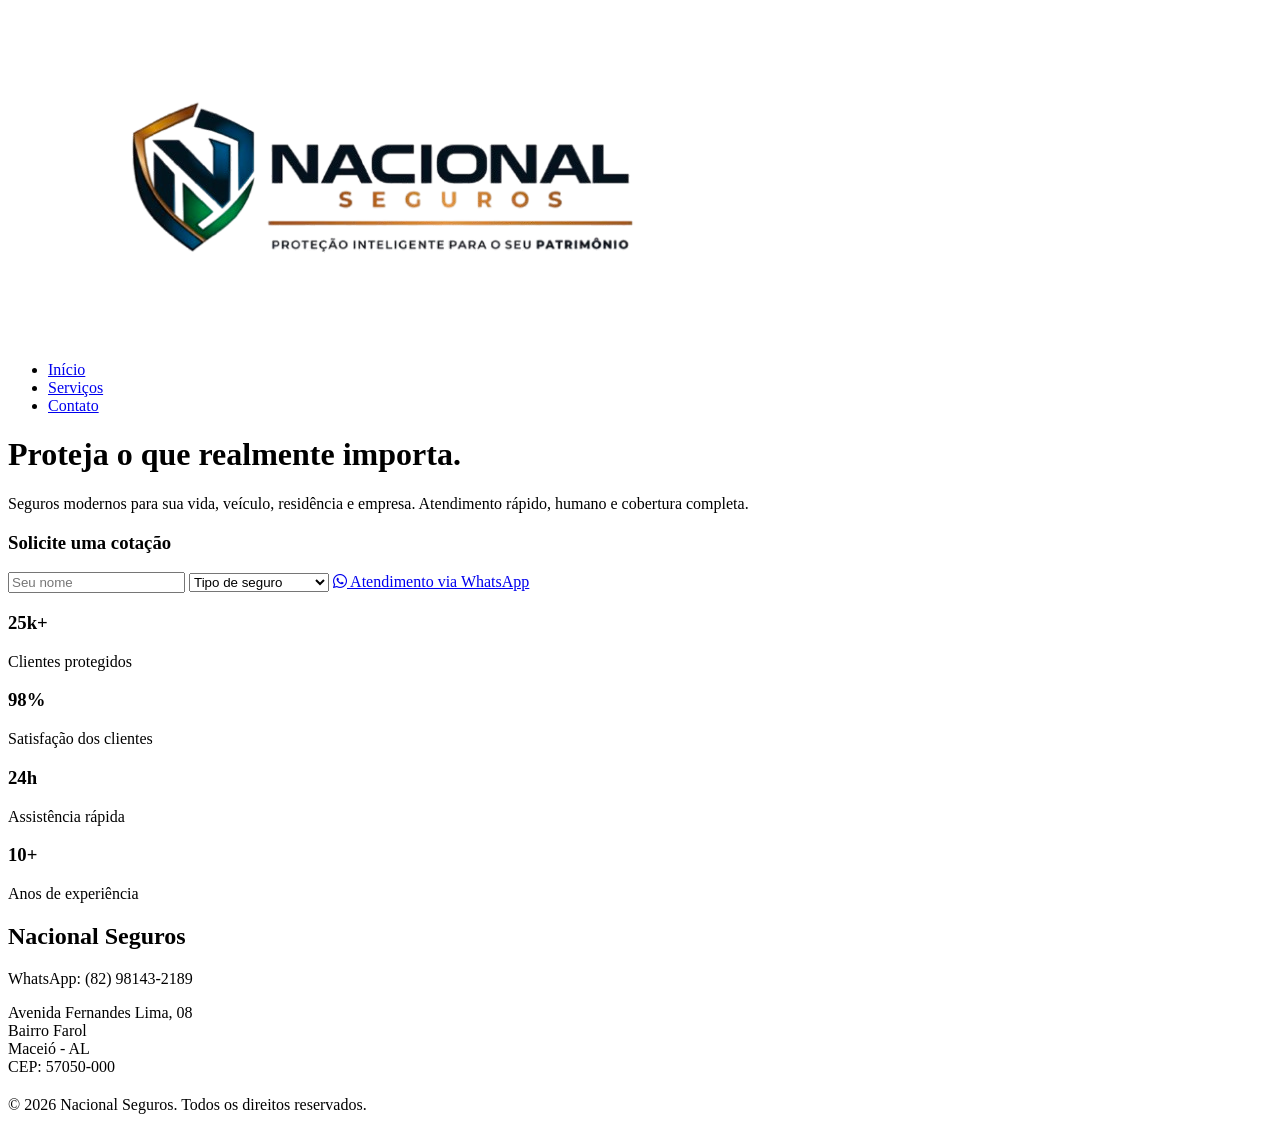
==== index.html @ 7ad65043 "Add files via upload" ====
<!DOCTYPE html>
<html lang="pt-BR">
<head>
  <meta charset="UTF-8" />
  <meta name="viewport" content="width=device-width, initial-scale=1.0"/>
  <title>Nacional Seguros</title>
  <link rel="shortcut icon" href="images/logo_topo.png" type="image/png">
  <link rel="preconnect" href="https://fonts.googleapis.com">
  <link rel="preconnect" href="https://fonts.gstatic.com" crossorigin>

  <link href="https://fonts.googleapis.com/css2?family=Inter:wght@300;400;500;600;700&display=swap" rel="stylesheet">

  <!-- Font Awesome -->
  <link rel="stylesheet"
    href="https://cdnjs.cloudflare.com/ajax/libs/font-awesome/6.5.1/css/all.min.css"/>
  <link rel="stylesheet" href="style.css" />

</head>

<body>

<header id="inicio">

  <nav>

    <div class="logo">
        <span><img src="/images/Logo_Nacional-removebg-preview.png" alt="Logo_nacional"></span>
    </div>

    <ul>
      <li><a href="index.html">Início</a></li>
      <li><a href="servicos.html">Serviços</a></li>
      <li><a href="contato.html">Contato</a></li>
    </ul>

  </nav>

  <div class="hero">

    <div class="hero-text">

      <h1>Proteja o que realmente importa.</h1>

      <p>
        Seguros modernos para sua vida, veículo, residência e empresa.
        Atendimento rápido, humano e cobertura completa.
      </p>

      

    </div>

    <div class="hero-card">

      <h3>Solicite uma cotação</h3>

      <form class="quote-form">

        <input type="text" placeholder="Seu nome">

        <select>
          <option>Tipo de seguro</option>
          <option>Seguro Auto</option>
          <option>Seguro Residencial</option>
          <option>Seguro Empresarial</option>
          <option>Seguro de Vida</option>
        </select>
          <a
            href="https://wa.me/5582981432189?text=Olá!%20Gostaria%20de%20fazer%20uma%20cotação%20de%20seguro."
            target="_blank"
            class="btn whatsapp-btn"
          >
            <i class="fa-brands fa-whatsapp"></i>
            Atendimento via WhatsApp
        </a>

      </form>

    </div>

  </div>

</header>

<section>

  <div class="stats">

    <div class="stat">
      <h3>25k+</h3>
      <p>Clientes protegidos</p>
    </div>

    <div class="stat">
      <h3>98%</h3>
      <p>Satisfação dos clientes</p>
    </div>

    <div class="stat">
      <h3>24h</h3>
      <p>Assistência rápida</p>
    </div>

    <div class="stat">
      <h3>10+</h3>
      <p>Anos de experiência</p>
    </div>

  </div>

</section>

<footer>

  <h2>Nacional Seguros</h2>

  <p>WhatsApp: (82) 98143-2189</p>
   <p>
    Avenida Fernandes Lima, 08 <br>
    Bairro Farol <br>
    Maceió - AL <br>
    CEP: 57050-000 
  </p>
  <p style="margin-top:20px;">
    © 2026 Nacional Seguros. Todos os direitos reservados.
  </p>

</footer>

<script>

function toggleBox(id){

  const allBoxes = document.querySelectorAll('.info-box');

  allBoxes.forEach(box => {

    if(box.id !== id){
      box.classList.remove('active');
    }

  });

  const currentBox = document.getElementById(id);

  currentBox.classList.toggle('active');

}

</script>

</body>
</html>
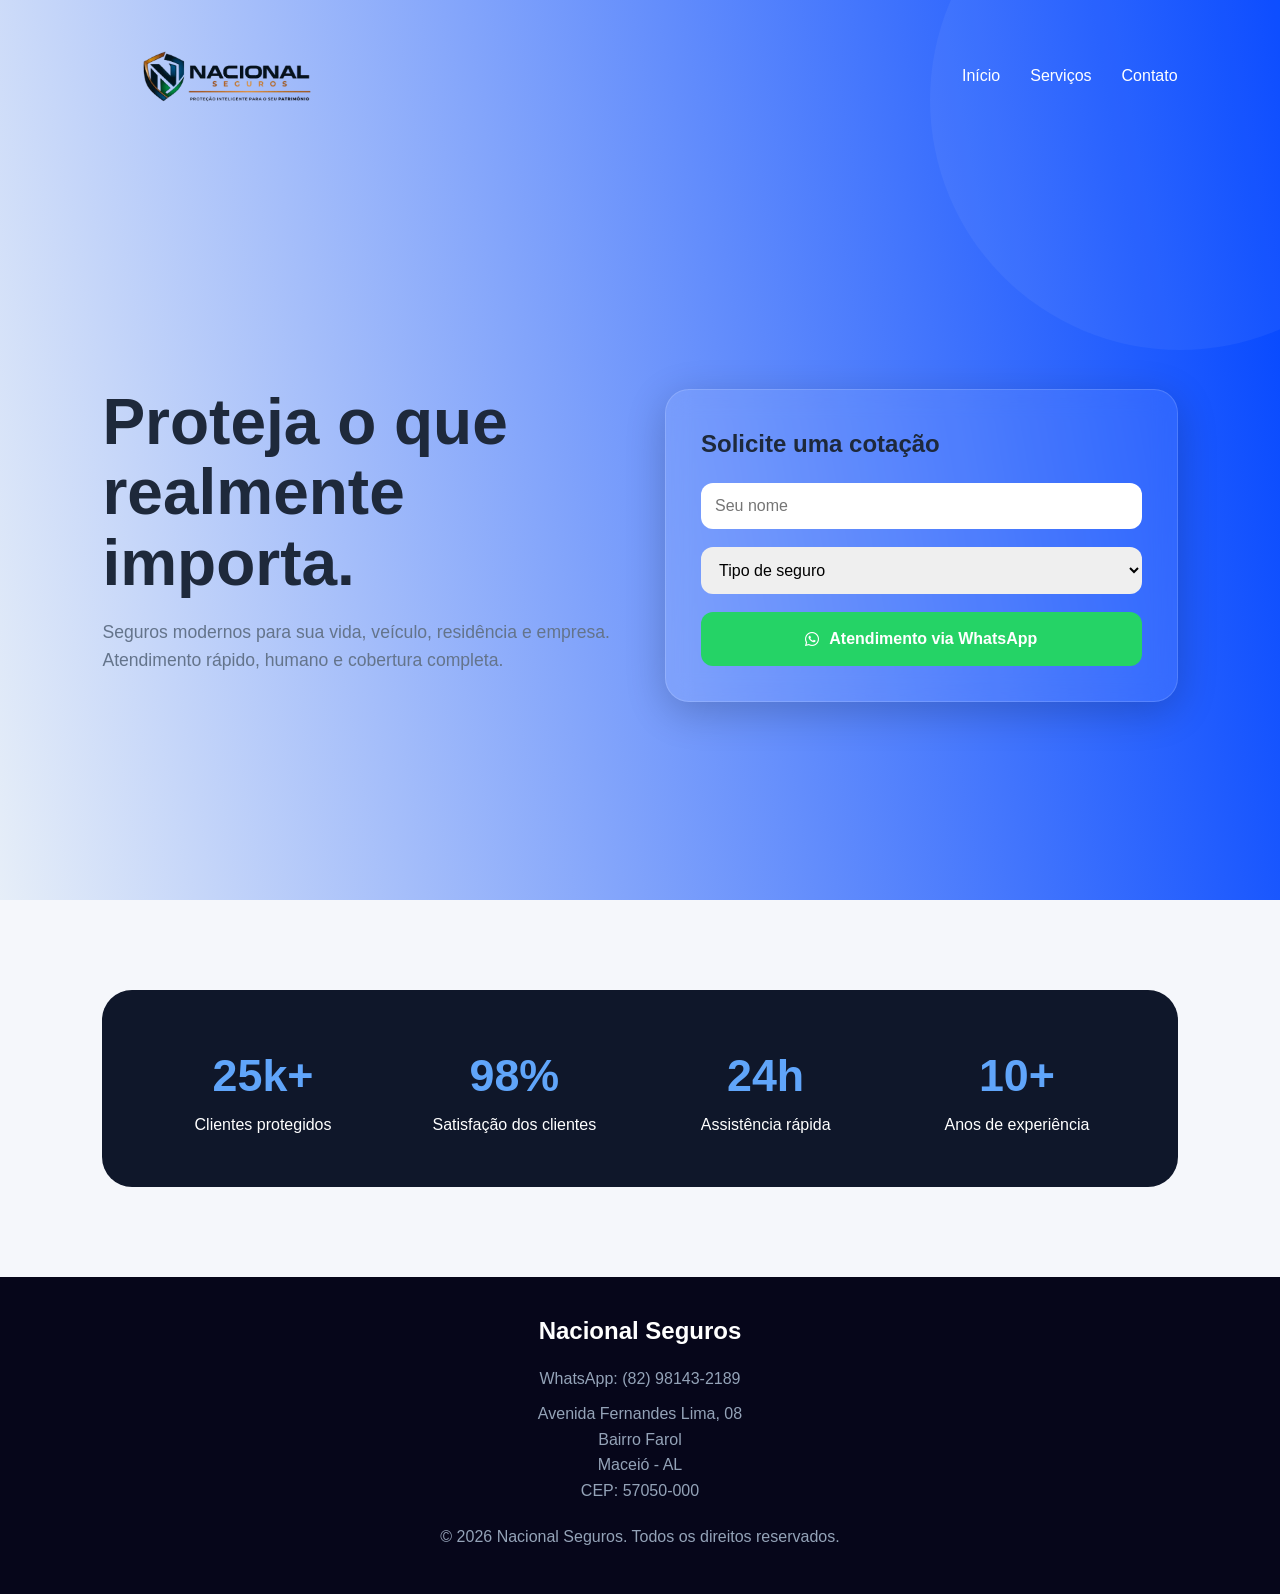
==== commit dec742f3: "Fix HTML encoding issues in index.html" ====
--- a/index.html
+++ b/index.html
@@ -13,7 +13,7 @@
   <!-- Font Awesome -->
   <link rel="stylesheet"
     href="https://cdnjs.cloudflare.com/ajax/libs/font-awesome/6.5.1/css/all.min.css"/>
-  <link rel="stylesheet" href="style.css" />
+  <link rel="stylesheet" href="css/style.css" />
 
 </head>
 
@@ -150,4 +150,4 @@
 </script>
 
 </body>
-</html>+</html>
--- a/css/style.css
+++ b/css/style.css
@@ -0,0 +1,487 @@
+*{
+  margin:0;
+  padding:0;
+  box-sizing:border-box;
+  font-family:'Inter',sans-serif;
+  scroll-behavior:smooth;
+}
+
+body{
+  background:#f5f7fb;
+  color:#1f2937;
+  line-height:1.6;
+}
+
+header{
+  background:linear-gradient(80deg, rgb(230,238,248), #0044ff);
+  color:#1e293b;
+  min-height:100vh;
+  padding:20px 8%;
+  display:flex;
+  flex-direction:column;
+  position:relative;
+  overflow:hidden;
+}
+
+header::before{
+  content:'';
+  position:absolute;
+  width:500px;
+  height:500px;
+  background:rgba(255,255,255,.05);
+  border-radius:50%;
+  top:-150px;
+  right:-150px;
+}
+
+.small-header{
+  min-height: auto;
+  height: 300px;
+  
+}
+
+nav{
+  display:flex;
+  justify-content:space-between;
+  align-items:center;
+  margin-bottom:80px;
+  position:relative;
+  z-index:2;
+}
+
+.logo{
+  width: fit-content;
+  height: fit-content;
+  background: transparent;
+  margin: 0;
+  padding: 0;
+}
+.logo img{
+  display: block;
+  height: auto;
+  width: 250px;
+}
+
+nav ul{
+  display:flex;
+  list-style:none;
+  gap:30px;
+}
+
+nav a{
+  color:white;
+  text-decoration:none;
+  transition:.3s;
+  font-weight:500;
+}
+
+nav a:hover{
+  color:#3890f4;
+}
+.hero{
+  display:grid;
+  grid-template-columns:repeat(auto-fit,minmax(320px,1fr));
+  align-items:center;
+  gap:50px;
+  flex:1;
+  position:relative;
+  z-index:2;
+}
+
+.hero-text h1{
+  font-size:4rem;
+  line-height:1.1;
+  margin-bottom:20px;
+}
+
+.hero-text p{
+  color:#64748b;
+  margin-bottom:30px;
+  max-width:600px;
+  font-size:1.1rem;
+}
+
+.page-title{
+  text-align: center;
+  margin-top: -50px ;
+}
+
+.page-title h1{
+  color: white;
+  font-size:3rem;
+  margin-bottom:15px;
+}
+
+.page-title p{
+  color:#ffffff;
+}
+
+.buttons{
+  display:flex;
+  gap:15px;
+  flex-wrap:wrap;
+}
+
+.btn{
+  padding:14px 28px;
+  border:none;
+  border-radius:12px;
+  font-weight:600;
+  cursor:pointer;
+  transition:.3s;
+  font-size:1rem;
+  text-decoration:none;
+}
+
+.btn-primary{
+  background:white;
+  color:#1d4ed8;
+}
+
+.btn-primary:hover{
+  background:#eff6ff;
+  transform:translateY(-2px);
+}
+
+.hero-card{
+  background:rgba(255,255,255,.08);
+  border:1px solid rgba(255,255,255,.15);
+  backdrop-filter:blur(12px);
+  padding:35px;
+  border-radius:24px;
+  box-shadow:0 10px 40px rgba(0,0,0,.2);
+  position:relative;
+  z-index:2;
+}
+
+.hero-card h3{
+  margin-bottom:20px;
+  font-size:1.5rem;
+}
+
+.quote-form{
+  display:flex;
+  flex-direction:column;
+  gap:18px;
+}
+
+.quote-form input,
+.quote-form select{
+  padding:14px;
+  border:none;
+  border-radius:12px;
+  outline:none;
+  font-size:1rem;
+}
+
+.quote-form input:focus,
+.quote-form select:focus{
+  box-shadow:0 0 0 4px rgba(96,165,250,.3);
+}
+
+.whatsapp-btn{
+  width:100%;
+  background:#25D366;
+  color:white;
+  display:flex;
+  align-items:center;
+  justify-content:center;
+  gap:10px;
+}
+
+.whatsapp-btn:hover{
+  background:#1ebe5d;
+  transform:translateY(-2px);
+}
+
+section{
+  padding:90px 8%;
+}
+.page-tittle-seguros{
+  display: block;
+  text-align: center;
+  margin-bottom: 10px;
+}
+.section-title{
+  text-align:center;
+  margin-bottom:50px;
+}
+
+.section-title h2{
+  font-size:2.5rem;
+  margin-bottom:15px;
+}
+
+.section-title p{
+  color:#6b7280;
+}
+
+.cards{
+  display:grid;
+  grid-template-columns:repeat(4,1fr);
+  gap:25px;
+}
+
+
+.cards a{
+  text-decoration: none;
+  color: inherit;
+}
+.large-cards .card{
+  padding:45px;
+  height:470px;
+}
+.card a h3{
+  text-decoration: none;
+}
+.card{
+  
+  position: relative;
+  overflow: hidden;
+  padding:35px;
+  border-radius:24px;
+  box-shadow:0 5px 20px rgba(0,0,0,.05);
+  transition:.3s;
+  justify-content: flex-start;
+  background-size: cover;
+  background-position: center;
+  background-repeat: no-repeat;
+}
+
+.card::before{
+  content: "";
+  position: absolute;
+  inset: 0;
+  background: rgba(0,0,0,.45);
+}
+.card > *{
+  position: relative;
+  z-index: 1;
+}
+.card-auto{
+  background-image: url("images/seguro_auto.png");
+}
+.card-residencial{
+  background-image: url("images/Seguro_residencial.png");
+}
+.card-empresarial{
+  background-image: url("images/Seguro_empresarial.png");
+}
+.card-seguro-vida{
+  background-image: url("images/Seguro_vida.png");
+}
+.card-saude{
+  background-image: url("images/seguro_saude.png");
+}
+.card-evento{
+  background-image: url("images/seguro_eventos.png");
+}
+.card-c-auto{
+  background-image: url("images/consorcio_auto.png");
+}
+.card-imovel{
+  background-image: url("images/consorcio_imovel.jpeg");
+}
+.card:hover{
+  transform:translateY(-8px);
+  box-shadow:0 20px 40px rgba(0,0,0,.12);
+}
+
+.card-icon{
+  width:70px;
+  height:70px;
+  background:#dbeafe;
+  border-radius:18px;
+  display:flex;
+  align-items:center;
+  justify-content:center;
+  font-size:2rem;
+  margin-bottom:25px;
+  color:#1d4ed8;
+}
+
+
+.card h3{
+  color: white;
+  margin-bottom:15px;
+  font-size:1.6rem;
+}
+
+.card p{
+  color:#ffffff;
+  font-size:1.05rem;
+}
+
+.partners-carousel{
+  width:100%;
+  overflow:hidden;
+  position:relative;
+  padding:30px 0;
+}
+
+.partners-track{
+  display:flex;
+  align-items:center;
+  gap:60px;
+  width:max-content;
+  animation:partners-scroll 20s linear infinite;
+}
+
+.partners-track img{
+  width:180px;
+  height:100px;
+  object-fit:contain;
+  transition:.3s;
+  filter:grayscale(100%);
+  opacity:.8;
+}
+
+.partners-track img:hover{
+  filter:grayscale(0%);
+  opacity:1;
+  transform:scale(1.08);
+}
+
+@keyframes partners-scroll{
+  from{
+    transform:translateX(0);
+  }
+
+  to{
+    transform:translateX(-50%);
+  }
+}
+
+@media(max-width:768px){
+
+  .partners-track{
+    gap:30px;
+  }
+
+  .partners-track img{
+    width:120px;
+    height:70px;
+  }
+
+}
+
+.stats{
+  background:#0f172a;
+  color:white;
+  border-radius:30px;
+  padding:50px;
+  display:grid;
+  grid-template-columns:repeat(auto-fit,minmax(180px,1fr));
+  gap:30px;
+  text-align:center;
+}
+
+.stat h3{
+  font-size:2.8rem;
+  color:#60a5fa;
+}
+
+.contact-box{
+  background:white;
+  padding:40px;
+  border-radius:24px;
+  max-width:700px;
+  margin:auto;
+  text-align:center;
+  box-shadow:0 5px 20px rgba(0,0,0,.05);
+}
+
+.contact-box p{
+  margin-bottom:20px;
+  font-size:1.1rem;
+}
+
+.social-icons{
+  display:flex;
+  justify-content:center;
+  align-items:center;
+  gap:25px;
+  margin-top:30px;
+}
+
+.social-icons a{
+  width:70px;
+  height:70px;
+  background:#f1f5f9;
+  border-radius:50%;
+  display:flex;
+  align-items:center;
+  justify-content:center;
+  text-decoration:none;
+  color:#1d4ed8;
+  font-size:1.8rem;
+  transition:.3s;
+  box-shadow:0 5px 15px rgba(0,0,0,.08);
+}
+
+.social-icons a:hover{
+  transform:translateY(-6px) scale(1.05);
+  background:#1d4ed8;
+  color:white;
+}
+
+footer{
+  background:#06061a;
+  color:#94a3b8;
+  padding:35px 8%;
+  text-align:center;
+}
+
+footer h2{
+  color:white;
+  margin-bottom:15px;
+}
+
+footer p{
+  margin:10px 0;
+}
+
+.floating-whatsapp{
+  position:fixed;
+  width:65px;
+  height:65px;
+  background:#25D366;
+  color:white;
+  border-radius:50%;
+  right:25px;
+  bottom:25px;
+  display:flex;
+  align-items:center;
+  justify-content:center;
+  font-size:2rem;
+  text-decoration:none;
+  box-shadow:0 10px 25px rgba(0,0,0,.2);
+  z-index:999;
+  transition:.3s;
+}
+
+.floating-whatsapp:hover{
+  transform:scale(1.1);
+}
+
+@media(max-width:768px){
+
+  nav{
+    flex-direction:column;
+    gap:20px;
+  }
+
+  nav ul{
+    flex-wrap:wrap;
+    justify-content:center;
+  }
+
+  .hero-text h1{
+    font-size:2.8rem;
+  }
+
+  .page-title h1{
+    font-size:2.3rem;
+  }
+
+}
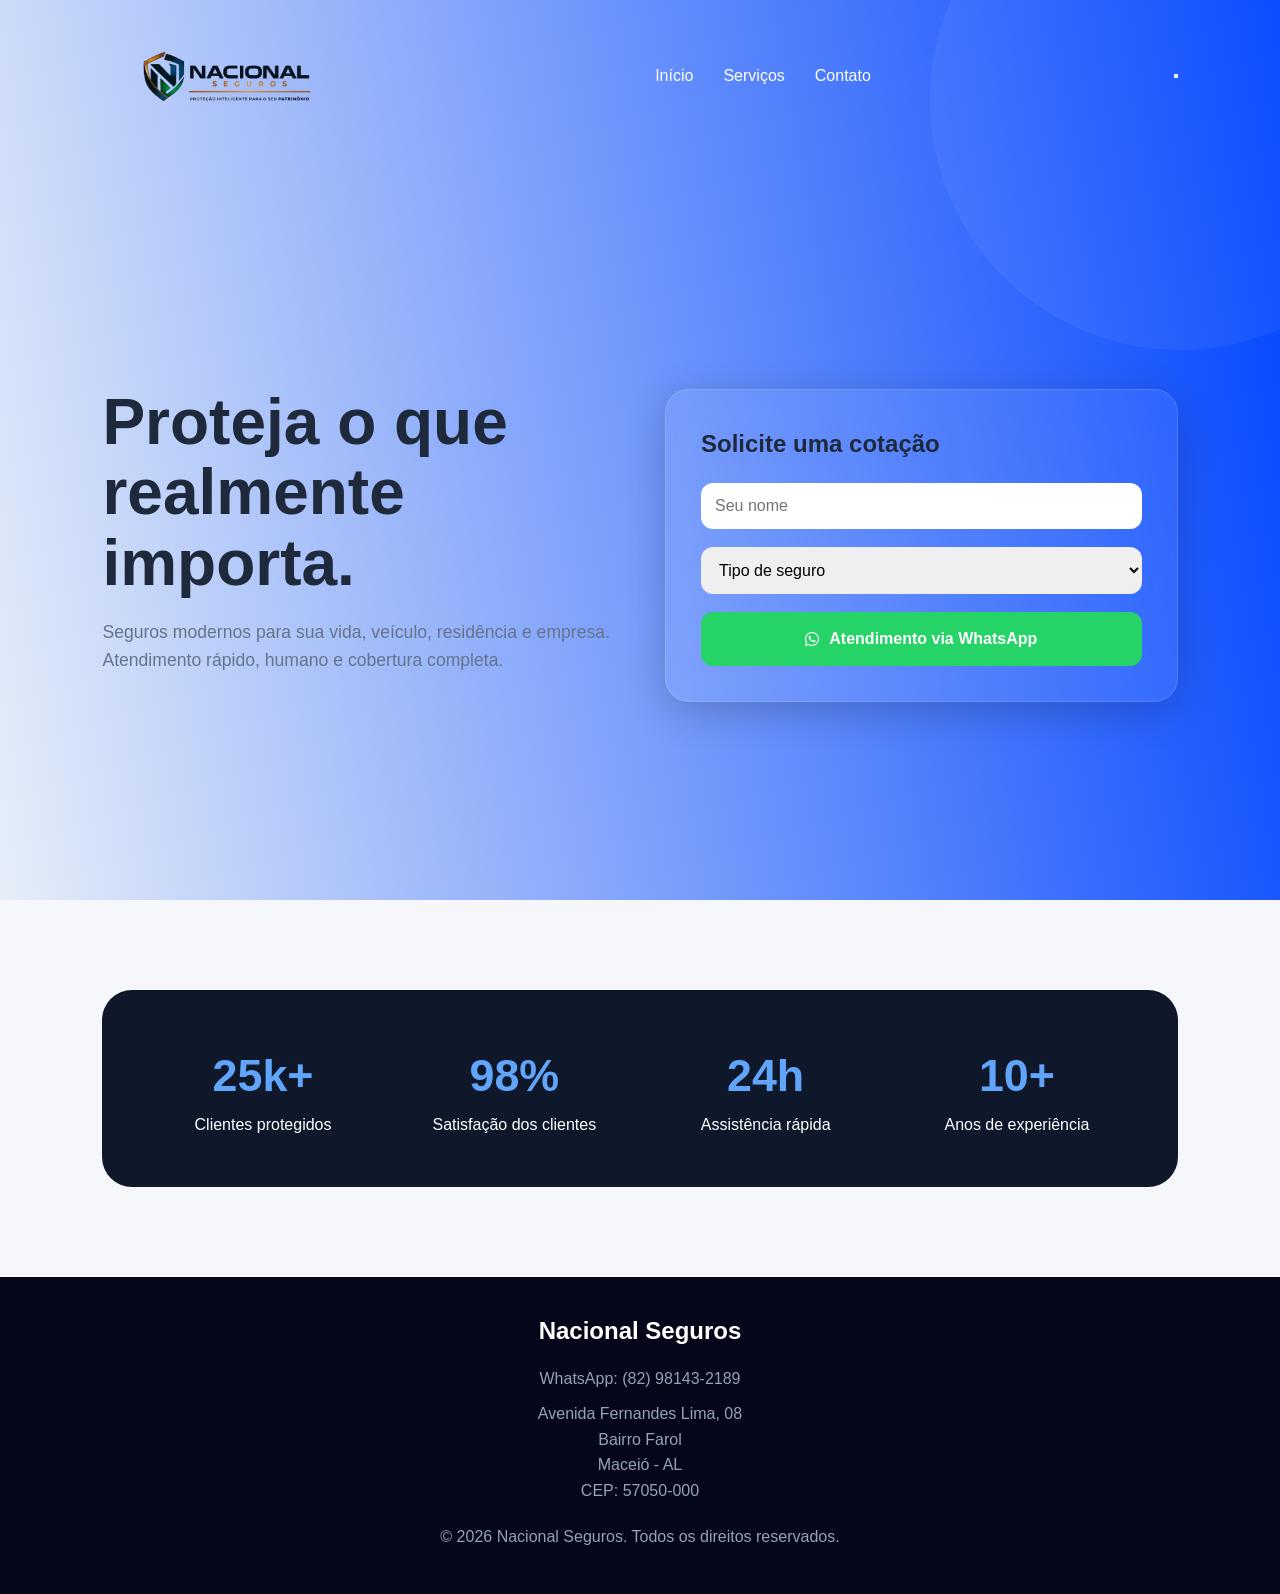
==== commit cfae274a: "Add files via upload" ====
--- a/index.html
+++ b/index.html
@@ -1,153 +1,144 @@
-<!DOCTYPE html>
-<html lang="pt-BR">
-<head>
-  <meta charset="UTF-8" />
-  <meta name="viewport" content="width=device-width, initial-scale=1.0"/>
-  <title>Nacional Seguros</title>
-  <link rel="shortcut icon" href="images/logo_topo.png" type="image/png">
-  <link rel="preconnect" href="https://fonts.googleapis.com">
-  <link rel="preconnect" href="https://fonts.gstatic.com" crossorigin>
-
-  <link href="https://fonts.googleapis.com/css2?family=Inter:wght@300;400;500;600;700&display=swap" rel="stylesheet">
-
-  <!-- Font Awesome -->
-  <link rel="stylesheet"
-    href="https://cdnjs.cloudflare.com/ajax/libs/font-awesome/6.5.1/css/all.min.css"/>
-  <link rel="stylesheet" href="css/style.css" />
-
-</head>
-
-<body>
-
-<header id="inicio">
-
-  <nav>
-
-    <div class="logo">
-        <span><img src="/images/Logo_Nacional-removebg-preview.png" alt="Logo_nacional"></span>
-    </div>
-
-    <ul>
-      <li><a href="index.html">Início</a></li>
-      <li><a href="servicos.html">Serviços</a></li>
-      <li><a href="contato.html">Contato</a></li>
-    </ul>
-
-  </nav>
-
-  <div class="hero">
-
-    <div class="hero-text">
-
-      <h1>Proteja o que realmente importa.</h1>
-
-      <p>
-        Seguros modernos para sua vida, veículo, residência e empresa.
-        Atendimento rápido, humano e cobertura completa.
-      </p>
-
-      
-
-    </div>
-
-    <div class="hero-card">
-
-      <h3>Solicite uma cotação</h3>
-
-      <form class="quote-form">
-
-        <input type="text" placeholder="Seu nome">
-
-        <select>
-          <option>Tipo de seguro</option>
-          <option>Seguro Auto</option>
-          <option>Seguro Residencial</option>
-          <option>Seguro Empresarial</option>
-          <option>Seguro de Vida</option>
-        </select>
-          <a
-            href="https://wa.me/5582981432189?text=Olá!%20Gostaria%20de%20fazer%20uma%20cotação%20de%20seguro."
-            target="_blank"
-            class="btn whatsapp-btn"
-          >
-            <i class="fa-brands fa-whatsapp"></i>
-            Atendimento via WhatsApp
-        </a>
-
-      </form>
-
-    </div>
-
-  </div>
-
-</header>
-
-<section>
-
-  <div class="stats">
-
-    <div class="stat">
-      <h3>25k+</h3>
-      <p>Clientes protegidos</p>
-    </div>
-
-    <div class="stat">
-      <h3>98%</h3>
-      <p>Satisfação dos clientes</p>
-    </div>
-
-    <div class="stat">
-      <h3>24h</h3>
-      <p>Assistência rápida</p>
-    </div>
-
-    <div class="stat">
-      <h3>10+</h3>
-      <p>Anos de experiência</p>
-    </div>
-
-  </div>
-
-</section>
-
-<footer>
-
-  <h2>Nacional Seguros</h2>
-
-  <p>WhatsApp: (82) 98143-2189</p>
-   <p>
-    Avenida Fernandes Lima, 08 <br>
-    Bairro Farol <br>
-    Maceió - AL <br>
-    CEP: 57050-000 
-  </p>
-  <p style="margin-top:20px;">
-    © 2026 Nacional Seguros. Todos os direitos reservados.
-  </p>
-
-</footer>
-
-<script>
-
-function toggleBox(id){
-
-  const allBoxes = document.querySelectorAll('.info-box');
-
-  allBoxes.forEach(box => {
-
-    if(box.id !== id){
-      box.classList.remove('active');
-    }
-
-  });
-
-  const currentBox = document.getElementById(id);
-
-  currentBox.classList.toggle('active');
-
-}
-
-</script>
-
-</body>
-</html>
+<!DOCTYPE html>
+<html lang="pt-BR">
+<head>
+  <meta charset="UTF-8" />
+  <meta name="viewport" content="width=device-width, initial-scale=1.0"/>
+  <title>Nacional Seguros</title>
+  <link rel="shortcut icon" href="images/logo_topo.png" type="image/png">
+  <link rel="preconnect" href="https://fonts.googleapis.com">
+  <link rel="preconnect" href="https://fonts.gstatic.com" crossorigin>
+
+  <link href="https://fonts.googleapis.com/css2?family=Inter:wght@300;400;500;600;700&display=swap" rel="stylesheet">
+
+  <!-- Font Awesome -->
+  <link rel="stylesheet"
+    href="https://cdnjs.cloudflare.com/ajax/libs/font-awesome/6.5.1/css/all.min.css"/>
+  <link rel="stylesheet" href="css/style.css" />
+
+</head>
+
+<body>
+
+<header id="inicio">
+
+  <nav>
+
+    <div class="logo">
+        <span><img src="images/Logo_Nacional-removebg-preview.png" alt="Logo_nacional"></span>
+    </div>
+
+    <ul>
+      <li><a href="index.html">Início</a></li>
+      <li><a href="paginas/servicos.html">Serviços</a></li>
+      <li><a href="paginas/contato.html">Contato</a></li>
+    </ul>
+
+    <button class="nav-toggle" id="navToggle" aria-label="Menu">
+      <span></span><span></span><span></span>
+    </button>
+
+  </nav>
+
+  <div class="hero">
+
+    <div class="hero-text">
+
+      <h1>Proteja o que realmente importa.</h1>
+
+      <p>
+        Seguros modernos para sua vida, veículo, residência e empresa.
+        Atendimento rápido, humano e cobertura completa.
+      </p>
+
+      
+
+    </div>
+
+    <div class="hero-card">
+
+      <h3>Solicite uma cotação</h3>
+
+      <form class="quote-form">
+
+        <input type="text" placeholder="Seu nome">
+
+        <select>
+          <option>Tipo de seguro</option>
+          <option>Seguro Auto</option>
+          <option>Seguro Residencial</option>
+          <option>Seguro Empresarial</option>
+          <option>Seguro de Vida</option>
+        </select>
+          <a
+            href="https://wa.me/5582981432189?text=Olá!%20Gostaria%20de%20fazer%20uma%20cotação%20de%20seguro."
+            target="_blank"
+            class="btn whatsapp-btn"
+          >
+            <i class="fa-brands fa-whatsapp"></i>
+            Atendimento via WhatsApp
+        </a>
+
+      </form>
+
+    </div>
+
+  </div>
+
+</header>
+
+<section>
+
+  <div class="stats">
+
+    <div class="stat">
+      <h3>25k+</h3>
+      <p>Clientes protegidos</p>
+    </div>
+
+    <div class="stat">
+      <h3>98%</h3>
+      <p>Satisfação dos clientes</p>
+    </div>
+
+    <div class="stat">
+      <h3>24h</h3>
+      <p>Assistência rápida</p>
+    </div>
+
+    <div class="stat">
+      <h3>10+</h3>
+      <p>Anos de experiência</p>
+    </div>
+
+  </div>
+
+</section>
+
+<footer>
+
+  <h2>Nacional Seguros</h2>
+
+  <p>WhatsApp: (82) 98143-2189</p>
+   <p>
+    Avenida Fernandes Lima, 08 <br>
+    Bairro Farol <br>
+    Maceió - AL <br>
+    CEP: 57050-000 
+  </p>
+  <p style="margin-top:20px;">
+    © 2026 Nacional Seguros. Todos os direitos reservados.
+  </p>
+
+</footer>
+
+<script>
+const toggle = document.getElementById('navToggle');
+const navUl = document.querySelector('nav ul');
+toggle.addEventListener('click', () => {
+  toggle.classList.toggle('open');
+  navUl.classList.toggle('open');
+});
+</script>
+
+</body>
+</html>
--- a/css/style.css
+++ b/css/style.css
@@ -229,20 +229,23 @@
 }
 .large-cards .card{
   padding:45px;
-  height:470px;
+  min-height:470px;
 }
 .card a h3{
   text-decoration: none;
 }
+
 .card{
-  
   position: relative;
   overflow: hidden;
   padding:35px;
   border-radius:24px;
   box-shadow:0 5px 20px rgba(0,0,0,.05);
   transition:.3s;
-  justify-content: flex-start;
+
+  display:flex;
+  flex-direction:column;
+
   background-size: cover;
   background-position: center;
   background-repeat: no-repeat;
@@ -259,28 +262,28 @@
   z-index: 1;
 }
 .card-auto{
-  background-image: url("images/seguro_auto.png");
+  background-image: url("../images/Seguro_auto.png");
 }
 .card-residencial{
-  background-image: url("images/Seguro_residencial.png");
+  background-image: url("../images/Seguro_residencial.png");
 }
 .card-empresarial{
-  background-image: url("images/Seguro_empresarial.png");
+  background-image: url("../images/seguro_empresarial.png");
 }
 .card-seguro-vida{
-  background-image: url("images/Seguro_vida.png");
+  background-image: url("../images/Seguro_vida.png");
 }
 .card-saude{
-  background-image: url("images/seguro_saude.png");
+  background-image: url("../images/seguro_saude.png");
 }
 .card-evento{
-  background-image: url("images/seguro_eventos.png");
+  background-image: url("../images/seguro_eventos.png");
 }
 .card-c-auto{
-  background-image: url("images/consorcio_auto.png");
+  background-image: url("../images/consorcio_auto.png");
 }
 .card-imovel{
-  background-image: url("images/consorcio_imovel.jpeg");
+  background-image: url("../images/consorcio_imovel.jpeg");
 }
 .card:hover{
   transform:translateY(-8px);
@@ -288,28 +291,71 @@
 }
 
 .card-icon{
-  width:70px;
-  height:70px;
+  width:90px;
+  height:90px;
   background:#dbeafe;
   border-radius:18px;
   display:flex;
   align-items:center;
   justify-content:center;
-  font-size:2rem;
   margin-bottom:25px;
   color:#1d4ed8;
 }
 
+.card-icon i{
+  font-size:3rem;
+}
+
 
 .card h3{
-  color: white;
-  margin-bottom:15px;
-  font-size:1.6rem;
+  font-size: 1.8rem;
+  margin-bottom: 15px;
+  color:#ffffff;
 }
 
 .card p{
+  font-size: 1rem;
+  line-height: 1.5;
+  flex-grow: 1;
   color:#ffffff;
-  font-size:1.05rem;
+}
+
+.card-image {
+    width: 100%;
+    height: 220px;
+    object-fit: cover;
+    display: block;
+    border-radius: 10px 10px 0 0;
+}
+
+.btn-whatsapp {
+    display: flex;
+    align-items: center;
+    justify-content: center;
+    gap: 8px;
+
+    margin-top: 20px;
+    padding: 12px;
+
+    background: #25D366;
+    color: #fff !important;
+
+    border: none;
+    border-radius: 8px;
+
+    text-decoration: none;
+    font-weight: 600;
+
+    transition: 0.3s;
+}
+
+.btn-whatsapp i {
+    color: #fff !important;
+}
+
+.btn-whatsapp:hover {
+    background: #1ea952;
+    color: #fff !important;
 }
 
 .partners-carousel{
@@ -484,4 +530,4 @@
     font-size:2.3rem;
   }
 
-}+}
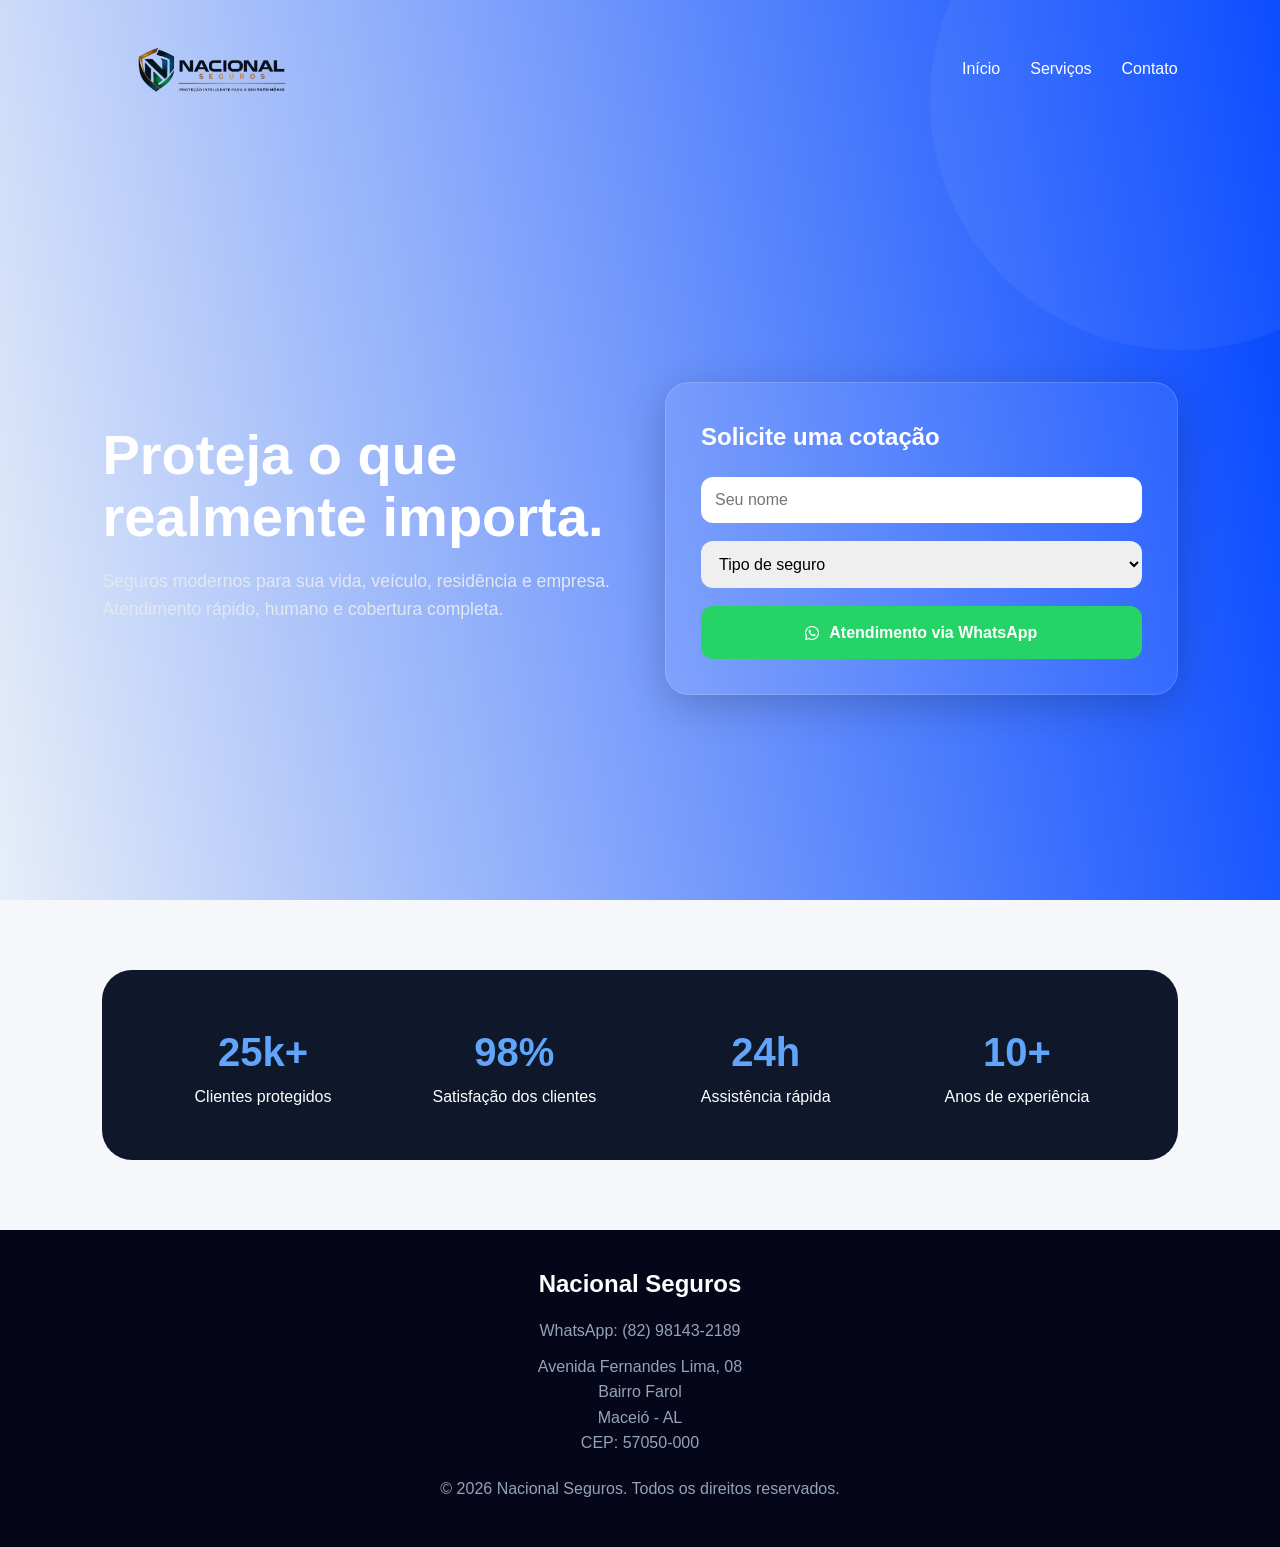
==== commit 31ffa9c2: "Add files via upload" ====
--- a/index.html
+++ b/index.html
@@ -134,9 +134,18 @@
 <script>
 const toggle = document.getElementById('navToggle');
 const navUl = document.querySelector('nav ul');
+
 toggle.addEventListener('click', () => {
   toggle.classList.toggle('open');
   navUl.classList.toggle('open');
+});
+
+// Fecha ao clicar em qualquer link
+navUl.querySelectorAll('a').forEach(link => {
+  link.addEventListener('click', () => {
+    toggle.classList.remove('open');
+    navUl.classList.remove('open');
+  });
 });
 </script>
 
--- a/css/style.css
+++ b/css/style.css
@@ -1,533 +1,728 @@
-*{
-  margin:0;
-  padding:0;
-  box-sizing:border-box;
-  font-family:'Inter',sans-serif;
-  scroll-behavior:smooth;
-}
-
-body{
-  background:#f5f7fb;
-  color:#1f2937;
-  line-height:1.6;
-}
-
-header{
-  background:linear-gradient(80deg, rgb(230,238,248), #0044ff);
-  color:#1e293b;
-  min-height:100vh;
-  padding:20px 8%;
-  display:flex;
-  flex-direction:column;
-  position:relative;
-  overflow:hidden;
-}
-
-header::before{
-  content:'';
-  position:absolute;
-  width:500px;
-  height:500px;
-  background:rgba(255,255,255,.05);
-  border-radius:50%;
-  top:-150px;
-  right:-150px;
-}
-
-.small-header{
-  min-height: auto;
-  height: 300px;
-  
-}
-
-nav{
-  display:flex;
-  justify-content:space-between;
-  align-items:center;
-  margin-bottom:80px;
-  position:relative;
-  z-index:2;
-}
-
-.logo{
-  width: fit-content;
-  height: fit-content;
-  background: transparent;
-  margin: 0;
-  padding: 0;
-}
-.logo img{
-  display: block;
-  height: auto;
-  width: 250px;
-}
-
-nav ul{
-  display:flex;
-  list-style:none;
-  gap:30px;
-}
-
-nav a{
-  color:white;
-  text-decoration:none;
-  transition:.3s;
-  font-weight:500;
-}
-
-nav a:hover{
-  color:#3890f4;
-}
-.hero{
-  display:grid;
-  grid-template-columns:repeat(auto-fit,minmax(320px,1fr));
-  align-items:center;
-  gap:50px;
-  flex:1;
-  position:relative;
-  z-index:2;
-}
-
-.hero-text h1{
-  font-size:4rem;
-  line-height:1.1;
-  margin-bottom:20px;
-}
-
-.hero-text p{
-  color:#64748b;
-  margin-bottom:30px;
-  max-width:600px;
-  font-size:1.1rem;
-}
-
-.page-title{
-  text-align: center;
-  margin-top: -50px ;
-}
-
-.page-title h1{
-  color: white;
-  font-size:3rem;
-  margin-bottom:15px;
-}
-
-.page-title p{
-  color:#ffffff;
-}
-
-.buttons{
-  display:flex;
-  gap:15px;
-  flex-wrap:wrap;
-}
-
-.btn{
-  padding:14px 28px;
-  border:none;
-  border-radius:12px;
-  font-weight:600;
-  cursor:pointer;
-  transition:.3s;
-  font-size:1rem;
-  text-decoration:none;
-}
-
-.btn-primary{
-  background:white;
-  color:#1d4ed8;
-}
-
-.btn-primary:hover{
-  background:#eff6ff;
-  transform:translateY(-2px);
-}
-
-.hero-card{
-  background:rgba(255,255,255,.08);
-  border:1px solid rgba(255,255,255,.15);
-  backdrop-filter:blur(12px);
-  padding:35px;
-  border-radius:24px;
-  box-shadow:0 10px 40px rgba(0,0,0,.2);
-  position:relative;
-  z-index:2;
-}
-
-.hero-card h3{
-  margin-bottom:20px;
-  font-size:1.5rem;
-}
-
-.quote-form{
-  display:flex;
-  flex-direction:column;
-  gap:18px;
-}
-
-.quote-form input,
-.quote-form select{
-  padding:14px;
-  border:none;
-  border-radius:12px;
-  outline:none;
-  font-size:1rem;
-}
-
-.quote-form input:focus,
-.quote-form select:focus{
-  box-shadow:0 0 0 4px rgba(96,165,250,.3);
-}
-
-.whatsapp-btn{
-  width:100%;
-  background:#25D366;
-  color:white;
-  display:flex;
-  align-items:center;
-  justify-content:center;
-  gap:10px;
-}
-
-.whatsapp-btn:hover{
-  background:#1ebe5d;
-  transform:translateY(-2px);
-}
-
-section{
-  padding:90px 8%;
-}
-.page-tittle-seguros{
-  display: block;
-  text-align: center;
-  margin-bottom: 10px;
-}
-.section-title{
-  text-align:center;
-  margin-bottom:50px;
-}
-
-.section-title h2{
-  font-size:2.5rem;
-  margin-bottom:15px;
-}
-
-.section-title p{
-  color:#6b7280;
-}
-
-.cards{
-  display:grid;
-  grid-template-columns:repeat(4,1fr);
-  gap:25px;
-}
-
-
-.cards a{
-  text-decoration: none;
-  color: inherit;
-}
-.large-cards .card{
-  padding:45px;
-  min-height:470px;
-}
-.card a h3{
-  text-decoration: none;
-}
-
-.card{
-  position: relative;
-  overflow: hidden;
-  padding:35px;
-  border-radius:24px;
-  box-shadow:0 5px 20px rgba(0,0,0,.05);
-  transition:.3s;
-
-  display:flex;
-  flex-direction:column;
-
-  background-size: cover;
-  background-position: center;
-  background-repeat: no-repeat;
-}
-
-.card::before{
-  content: "";
-  position: absolute;
-  inset: 0;
-  background: rgba(0,0,0,.45);
-}
-.card > *{
-  position: relative;
-  z-index: 1;
-}
-.card-auto{
-  background-image: url("../images/Seguro_auto.png");
-}
-.card-residencial{
-  background-image: url("../images/Seguro_residencial.png");
-}
-.card-empresarial{
-  background-image: url("../images/seguro_empresarial.png");
-}
-.card-seguro-vida{
-  background-image: url("../images/Seguro_vida.png");
-}
-.card-saude{
-  background-image: url("../images/seguro_saude.png");
-}
-.card-evento{
-  background-image: url("../images/seguro_eventos.png");
-}
-.card-c-auto{
-  background-image: url("../images/consorcio_auto.png");
-}
-.card-imovel{
-  background-image: url("../images/consorcio_imovel.jpeg");
-}
-.card:hover{
-  transform:translateY(-8px);
-  box-shadow:0 20px 40px rgba(0,0,0,.12);
-}
-
-.card-icon{
-  width:90px;
-  height:90px;
-  background:#dbeafe;
-  border-radius:18px;
-  display:flex;
-  align-items:center;
-  justify-content:center;
-  margin-bottom:25px;
-  color:#1d4ed8;
-}
-
-.card-icon i{
-  font-size:3rem;
-}
-
-
-.card h3{
-  font-size: 1.8rem;
-  margin-bottom: 15px;
-  color:#ffffff;
-}
-
-.card p{
-  font-size: 1rem;
-  line-height: 1.5;
-  flex-grow: 1;
-  color:#ffffff;
-}
-
-.card-image {
-    width: 100%;
-    height: 220px;
-    object-fit: cover;
-    display: block;
-    border-radius: 10px 10px 0 0;
-}
-
-.btn-whatsapp {
-    display: flex;
-    align-items: center;
-    justify-content: center;
-    gap: 8px;
-
-    margin-top: 20px;
-    padding: 12px;
-
-    background: #25D366;
-    color: #fff !important;
-
-    border: none;
-    border-radius: 8px;
-
-    text-decoration: none;
-    font-weight: 600;
-
-    transition: 0.3s;
-}
-
-.btn-whatsapp i {
-    color: #fff !important;
-}
-
-.btn-whatsapp:hover {
-    background: #1ea952;
-    color: #fff !important;
-}
-
-.partners-carousel{
-  width:100%;
-  overflow:hidden;
-  position:relative;
-  padding:30px 0;
-}
-
-.partners-track{
-  display:flex;
-  align-items:center;
-  gap:60px;
-  width:max-content;
-  animation:partners-scroll 20s linear infinite;
-}
-
-.partners-track img{
-  width:180px;
-  height:100px;
-  object-fit:contain;
-  transition:.3s;
-  filter:grayscale(100%);
-  opacity:.8;
-}
-
-.partners-track img:hover{
-  filter:grayscale(0%);
-  opacity:1;
-  transform:scale(1.08);
-}
-
-@keyframes partners-scroll{
-  from{
-    transform:translateX(0);
-  }
-
-  to{
-    transform:translateX(-50%);
-  }
-}
-
-@media(max-width:768px){
-
-  .partners-track{
-    gap:30px;
-  }
-
-  .partners-track img{
-    width:120px;
-    height:70px;
-  }
-
-}
-
-.stats{
-  background:#0f172a;
-  color:white;
-  border-radius:30px;
-  padding:50px;
-  display:grid;
-  grid-template-columns:repeat(auto-fit,minmax(180px,1fr));
-  gap:30px;
-  text-align:center;
-}
-
-.stat h3{
-  font-size:2.8rem;
-  color:#60a5fa;
-}
-
-.contact-box{
-  background:white;
-  padding:40px;
-  border-radius:24px;
-  max-width:700px;
-  margin:auto;
-  text-align:center;
-  box-shadow:0 5px 20px rgba(0,0,0,.05);
-}
-
-.contact-box p{
-  margin-bottom:20px;
-  font-size:1.1rem;
-}
-
-.social-icons{
-  display:flex;
-  justify-content:center;
-  align-items:center;
-  gap:25px;
-  margin-top:30px;
-}
-
-.social-icons a{
-  width:70px;
-  height:70px;
-  background:#f1f5f9;
-  border-radius:50%;
-  display:flex;
-  align-items:center;
-  justify-content:center;
-  text-decoration:none;
-  color:#1d4ed8;
-  font-size:1.8rem;
-  transition:.3s;
-  box-shadow:0 5px 15px rgba(0,0,0,.08);
-}
-
-.social-icons a:hover{
-  transform:translateY(-6px) scale(1.05);
-  background:#1d4ed8;
-  color:white;
-}
-
-footer{
-  background:#06061a;
-  color:#94a3b8;
-  padding:35px 8%;
-  text-align:center;
-}
-
-footer h2{
-  color:white;
-  margin-bottom:15px;
-}
-
-footer p{
-  margin:10px 0;
-}
-
-.floating-whatsapp{
-  position:fixed;
-  width:65px;
-  height:65px;
-  background:#25D366;
-  color:white;
-  border-radius:50%;
-  right:25px;
-  bottom:25px;
-  display:flex;
-  align-items:center;
-  justify-content:center;
-  font-size:2rem;
-  text-decoration:none;
-  box-shadow:0 10px 25px rgba(0,0,0,.2);
-  z-index:999;
-  transition:.3s;
-}
-
-.floating-whatsapp:hover{
-  transform:scale(1.1);
-}
-
-@media(max-width:768px){
-
-  nav{
-    flex-direction:column;
-    gap:20px;
-  }
-
-  nav ul{
-    flex-wrap:wrap;
-    justify-content:center;
-  }
-
-  .hero-text h1{
-    font-size:2.8rem;
-  }
-
-  .page-title h1{
-    font-size:2.3rem;
-  }
-
-}
+*{
+  margin:0;
+  padding:0;
+  box-sizing:border-box;
+  font-family:'Inter',sans-serif;
+  scroll-behavior:smooth;
+}
+
+body{
+  background:#f5f7fb;
+  color:#1f2937;
+  line-height:1.6;
+}
+
+/* ===== HEADER ===== */
+header{
+  background:linear-gradient(80deg, rgb(230,238,248), #0044ff);
+  color:#1e293b;
+  min-height:100vh;
+  padding:20px 8%;
+  display:flex;
+  flex-direction:column;
+  position:relative;
+  overflow:hidden;
+}
+
+header::before{
+  content:'';
+  position:absolute;
+  width:500px;
+  height:500px;
+  background:rgba(255,255,255,.05);
+  border-radius:50%;
+  top:-150px;
+  right:-150px;
+}
+
+.small-header{
+  min-height:auto;
+  height:auto;
+  padding-bottom:40px;
+}
+
+/* ===== NAV ===== */
+nav{
+  display:flex;
+  justify-content:space-between;
+  align-items:center;
+  margin-bottom:80px;
+  position:relative;
+  z-index:2;
+}
+
+/* Hamburger (oculto por padrão no desktop) */
+.nav-toggle{
+  display:none;
+  background:none;
+  border:2px solid rgba(255,255,255,.6);
+  border-radius:8px;
+  padding:8px 10px;
+  cursor:pointer;
+  flex-direction:column;
+  gap:5px;
+  z-index:10;
+}
+
+.nav-toggle span{
+  display:block;
+  width:22px;
+  height:2px;
+  background:white;
+  border-radius:2px;
+  transition:.3s;
+}
+
+.nav-toggle.open span:nth-child(1){
+  transform:translateY(7px) rotate(45deg);
+}
+.nav-toggle.open span:nth-child(2){
+  opacity:0;
+}
+.nav-toggle.open span:nth-child(3){
+  transform:translateY(-7px) rotate(-45deg);
+}
+
+.logo{
+  width:fit-content;
+  height:fit-content;
+  background:transparent;
+  margin:0;
+  padding:0;
+}
+
+.logo img{
+  display:block;
+  height:auto;
+  width:220px;
+}
+
+nav ul{
+  display:flex;
+  list-style:none;
+  gap:30px;
+}
+
+nav a{
+  color:white;
+  text-decoration:none;
+  transition:.3s;
+  font-weight:500;
+}
+
+nav a:hover{
+  color:#3890f4;
+}
+
+/* ===== HERO ===== */
+.hero{
+  display:grid;
+  grid-template-columns:repeat(auto-fit,minmax(280px,1fr));
+  align-items:center;
+  gap:50px;
+  flex:1;
+  position:relative;
+  z-index:2;
+}
+
+.hero-text h1{
+  font-size:3.5rem;
+  line-height:1.1;
+  margin-bottom:20px;
+  color:white;
+}
+
+.hero-text p{
+  color:#e2e8f0;
+  margin-bottom:30px;
+  max-width:600px;
+  font-size:1.1rem;
+}
+
+/* ===== PAGE TITLE (servicos/contato) ===== */
+.page-title{
+  text-align:center;
+  margin-top:20px;
+  padding:20px 0 10px;
+}
+
+.page-title h1{
+  color:white;
+  font-size:2.8rem;
+  margin-bottom:15px;
+}
+
+.page-title p{
+  color:#ffffff;
+  font-size:1rem;
+}
+
+/* ===== BUTTONS ===== */
+.buttons{
+  display:flex;
+  gap:15px;
+  flex-wrap:wrap;
+}
+
+.btn{
+  padding:14px 28px;
+  border:none;
+  border-radius:12px;
+  font-weight:600;
+  cursor:pointer;
+  transition:.3s;
+  font-size:1rem;
+  text-decoration:none;
+}
+
+.btn-primary{
+  background:white;
+  color:#1d4ed8;
+}
+
+.btn-primary:hover{
+  background:#eff6ff;
+  transform:translateY(-2px);
+}
+
+/* ===== HERO CARD ===== */
+.hero-card{
+  background:rgba(255,255,255,.08);
+  border:1px solid rgba(255,255,255,.15);
+  backdrop-filter:blur(12px);
+  padding:35px;
+  border-radius:24px;
+  box-shadow:0 10px 40px rgba(0,0,0,.2);
+  position:relative;
+  z-index:2;
+}
+
+.hero-card h3{
+  margin-bottom:20px;
+  font-size:1.5rem;
+  color:white;
+}
+
+.quote-form{
+  display:flex;
+  flex-direction:column;
+  gap:18px;
+}
+
+.quote-form input,
+.quote-form select{
+  padding:14px;
+  border:none;
+  border-radius:12px;
+  outline:none;
+  font-size:1rem;
+  width:100%;
+}
+
+.quote-form input:focus,
+.quote-form select:focus{
+  box-shadow:0 0 0 4px rgba(96,165,250,.3);
+}
+
+.whatsapp-btn{
+  width:100%;
+  background:#25D366;
+  color:white;
+  display:flex;
+  align-items:center;
+  justify-content:center;
+  gap:10px;
+}
+
+.whatsapp-btn:hover{
+  background:#1ebe5d;
+  transform:translateY(-2px);
+}
+
+/* ===== SECTIONS ===== */
+section{
+  padding:70px 8%;
+}
+
+.section-title{
+  text-align:center;
+  margin-bottom:50px;
+}
+
+.section-title h2{
+  font-size:2.2rem;
+  margin-bottom:15px;
+}
+
+.section-title p{
+  color:#6b7280;
+}
+
+/* ===== CARDS ===== */
+.cards{
+  display:grid;
+  grid-template-columns:repeat(4,1fr);
+  gap:25px;
+}
+
+.cards a{
+  text-decoration:none;
+  color:inherit;
+}
+
+.large-cards .card{
+  padding:40px;
+  min-height:420px;
+}
+
+.card{
+  position:relative;
+  overflow:hidden;
+  padding:35px;
+  border-radius:24px;
+  box-shadow:0 5px 20px rgba(0,0,0,.05);
+  transition:.3s;
+  display:flex;
+  flex-direction:column;
+  background-size:cover;
+  background-position:center;
+  background-repeat:no-repeat;
+}
+
+.card::before{
+  content:"";
+  position:absolute;
+  inset:0;
+  background:rgba(0,0,0,.45);
+}
+
+.card > *{
+  position:relative;
+  z-index:1;
+}
+
+.card-auto      { background-image:url("../images/Seguro_auto.png"); }
+.card-residencial { background-image:url("../images/Seguro_residencial.png"); }
+.card-empresarial { background-image:url("../images/Seguro_empresarial.png"); }
+.card-seguro-vida { background-image:url("../images/Seguro_vida.png"); }
+.card-saude     { background-image:url("../images/seguro_saude.png"); }
+.card-evento    { background-image:url("../images/seguro_eventos.png"); }
+.card-c-auto    { background-image:url("../images/consorcio_auto.png"); }
+.card-imovel    { background-image:url("../images/consorcio_imovel.jpeg"); }
+
+.card:hover{
+  transform:translateY(-8px);
+  box-shadow:0 20px 40px rgba(0,0,0,.12);
+}
+
+.card-icon{
+  width:70px;
+  height:70px;
+  background:#dbeafe;
+  border-radius:18px;
+  display:flex;
+  align-items:center;
+  justify-content:center;
+  margin-bottom:20px;
+  color:#1d4ed8;
+}
+
+.card-icon i{
+  font-size:2.2rem;
+}
+
+.card h3{
+  font-size:1.5rem;
+  margin-bottom:12px;
+  color:#ffffff;
+}
+
+.card p{
+  font-size:.95rem;
+  line-height:1.5;
+  flex-grow:1;
+  color:#ffffff;
+}
+
+/* ===== WHATSAPP BUTTON IN CARD ===== */
+.btn-whatsapp{
+  display:flex;
+  align-items:center;
+  justify-content:center;
+  gap:8px;
+  margin-top:20px;
+  padding:12px;
+  background:#25D366;
+  color:#fff !important;
+  border:none;
+  border-radius:8px;
+  text-decoration:none;
+  font-weight:600;
+  transition:.3s;
+}
+
+.btn-whatsapp i{
+  color:#fff !important;
+}
+
+.btn-whatsapp:hover{
+  background:#1ea952;
+}
+
+/* ===== PARTNERS CAROUSEL ===== */
+.partners-carousel{
+  width:100%;
+  overflow:hidden;
+  position:relative;
+  padding:30px 0;
+}
+
+.partners-track{
+  display:flex;
+  align-items:center;
+  gap:60px;
+  width:max-content;
+  animation:partners-scroll 20s linear infinite;
+}
+
+.partners-track img{
+  width:160px;
+  height:90px;
+  object-fit:contain;
+  transition:.3s;
+  filter:grayscale(100%);
+  opacity:.8;
+}
+
+.partners-track img:hover{
+  filter:grayscale(0%);
+  opacity:1;
+  transform:scale(1.08);
+}
+
+@keyframes partners-scroll{
+  from{ transform:translateX(0); }
+  to  { transform:translateX(-50%); }
+}
+
+/* ===== STATS ===== */
+.stats{
+  background:#0f172a;
+  color:white;
+  border-radius:30px;
+  padding:50px;
+  display:grid;
+  grid-template-columns:repeat(auto-fit,minmax(150px,1fr));
+  gap:30px;
+  text-align:center;
+}
+
+.stat h3{
+  font-size:2.5rem;
+  color:#60a5fa;
+}
+
+/* ===== CONTACT BOX ===== */
+.contact-box{
+  background:white;
+  padding:40px;
+  border-radius:24px;
+  max-width:700px;
+  margin:auto;
+  text-align:center;
+  box-shadow:0 5px 20px rgba(0,0,0,.05);
+}
+
+.contact-box p{
+  margin-bottom:20px;
+  font-size:1.1rem;
+}
+
+.social-icons{
+  display:flex;
+  justify-content:center;
+  align-items:center;
+  gap:25px;
+  margin-top:30px;
+}
+
+.social-icons a{
+  width:65px;
+  height:65px;
+  background:#f1f5f9;
+  border-radius:50%;
+  display:flex;
+  align-items:center;
+  justify-content:center;
+  text-decoration:none;
+  color:#1d4ed8;
+  font-size:1.7rem;
+  transition:.3s;
+  box-shadow:0 5px 15px rgba(0,0,0,.08);
+}
+
+.social-icons a:hover{
+  transform:translateY(-6px) scale(1.05);
+  background:#1d4ed8;
+  color:white;
+}
+
+/* ===== FOOTER ===== */
+footer{
+  background:#06061a;
+  color:#94a3b8;
+  padding:35px 8%;
+  text-align:center;
+}
+
+footer h2{
+  color:white;
+  margin-bottom:15px;
+}
+
+footer p{
+  margin:10px 0;
+}
+
+/* ===== FLOATING WHATSAPP ===== */
+.floating-whatsapp{
+  position:fixed;
+  width:60px;
+  height:60px;
+  background:#25D366;
+  color:white;
+  border-radius:50%;
+  right:20px;
+  bottom:20px;
+  display:flex;
+  align-items:center;
+  justify-content:center;
+  font-size:1.8rem;
+  text-decoration:none;
+  box-shadow:0 10px 25px rgba(0,0,0,.2);
+  z-index:999;
+  transition:.3s;
+}
+
+.floating-whatsapp:hover{
+  transform:scale(1.1);
+}
+
+/* ===== RESPONSIVIDADE ===== */
+
+/* --- TABLET GRANDE (max 1100px) --- */
+@media(max-width:1100px){
+  .cards{
+    grid-template-columns:repeat(3,1fr);
+  }
+}
+
+/* --- TABLET (max 900px) --- */
+@media(max-width:900px){
+  .cards{
+    grid-template-columns:repeat(2,1fr);
+  }
+
+  .hero-text h1{
+    font-size:2.8rem;
+  }
+
+  .stats{
+    padding:35px 25px;
+  }
+}
+
+/* --- MOBILE / TABLET PEQUENO (max 768px) --- */
+@media(max-width:768px){
+
+  /* Header */
+  header{
+    padding:20px 6%;
+  }
+
+  /* Nav - hamburger ativo */
+  nav{
+    flex-direction:row;
+    flex-wrap:nowrap;
+    align-items:center;
+    justify-content:space-between;
+    margin-bottom:30px;
+    gap:0;
+  }
+
+  .logo img{
+    width:160px;
+  }
+
+  .nav-toggle{
+    display:flex;
+  }
+
+  nav ul{
+    display:none;
+    flex-direction:column;
+    gap:12px;
+    position:absolute;
+    top:70px;
+    left:0;
+    right:0;
+    background:rgba(0,30,120,.97);
+    padding:24px 6%;
+    z-index:100;
+    border-bottom-left-radius:16px;
+    border-bottom-right-radius:16px;
+    box-shadow:0 8px 30px rgba(0,0,0,.3);
+  }
+
+  nav ul.open{
+    display:flex;
+  }
+
+  nav ul li a{
+    font-size:1.1rem;
+    padding:8px 0;
+    display:block;
+    border-bottom:1px solid rgba(255,255,255,.1);
+  }
+
+  /* Hero */
+  .hero{
+    grid-template-columns:1fr;
+    gap:30px;
+  }
+
+  .hero-text h1{
+    font-size:2.2rem;
+  }
+
+  .hero-text p{
+    font-size:1rem;
+  }
+
+  .hero-card{
+    padding:25px;
+  }
+
+  /* Page title */
+  .small-header{
+    padding-bottom:30px;
+  }
+
+  .page-title{
+    margin-top:10px;
+  }
+
+  .page-title h1{
+    font-size:2rem;
+  }
+
+  /* Sections */
+  section{
+    padding:50px 6%;
+  }
+
+  .section-title h2{
+    font-size:1.8rem;
+  }
+
+  /* Cards — 1 coluna */
+  .cards{
+    grid-template-columns:1fr;
+    gap:20px;
+  }
+
+  .large-cards .card{
+    min-height:320px;
+    padding:30px;
+  }
+
+  /* Stats */
+  .stats{
+    border-radius:20px;
+    padding:30px 20px;
+    grid-template-columns:repeat(2,1fr);
+    gap:20px;
+  }
+
+  .stat h3{
+    font-size:2rem;
+  }
+
+  /* Parceiros */
+  .partners-track{
+    gap:30px;
+  }
+
+  .partners-track img{
+    width:110px;
+    height:65px;
+  }
+
+  /* Contact */
+  .contact-box{
+    padding:28px 20px;
+  }
+
+  .contact-box p{
+    font-size:1rem;
+  }
+
+  /* Footer */
+  footer{
+    padding:30px 6%;
+  }
+}
+
+/* --- MOBILE PEQUENO (max 480px) --- */
+@media(max-width:480px){
+
+  header{
+    padding:16px 5%;
+  }
+
+  .logo img{
+    width:130px;
+  }
+
+  .hero-text h1{
+    font-size:1.8rem;
+  }
+
+  .page-title h1{
+    font-size:1.6rem;
+  }
+
+  .section-title h2{
+    font-size:1.5rem;
+  }
+
+  .stats{
+    grid-template-columns:repeat(2,1fr);
+  }
+
+  .stat h3{
+    font-size:1.7rem;
+  }
+
+  .card h3{
+    font-size:1.3rem;
+  }
+
+  .social-icons a{
+    width:55px;
+    height:55px;
+    font-size:1.4rem;
+  }
+
+  .floating-whatsapp{
+    width:52px;
+    height:52px;
+    font-size:1.5rem;
+    right:15px;
+    bottom:15px;
+  }
+
+  section{
+    padding:40px 5%;
+  }
+}
